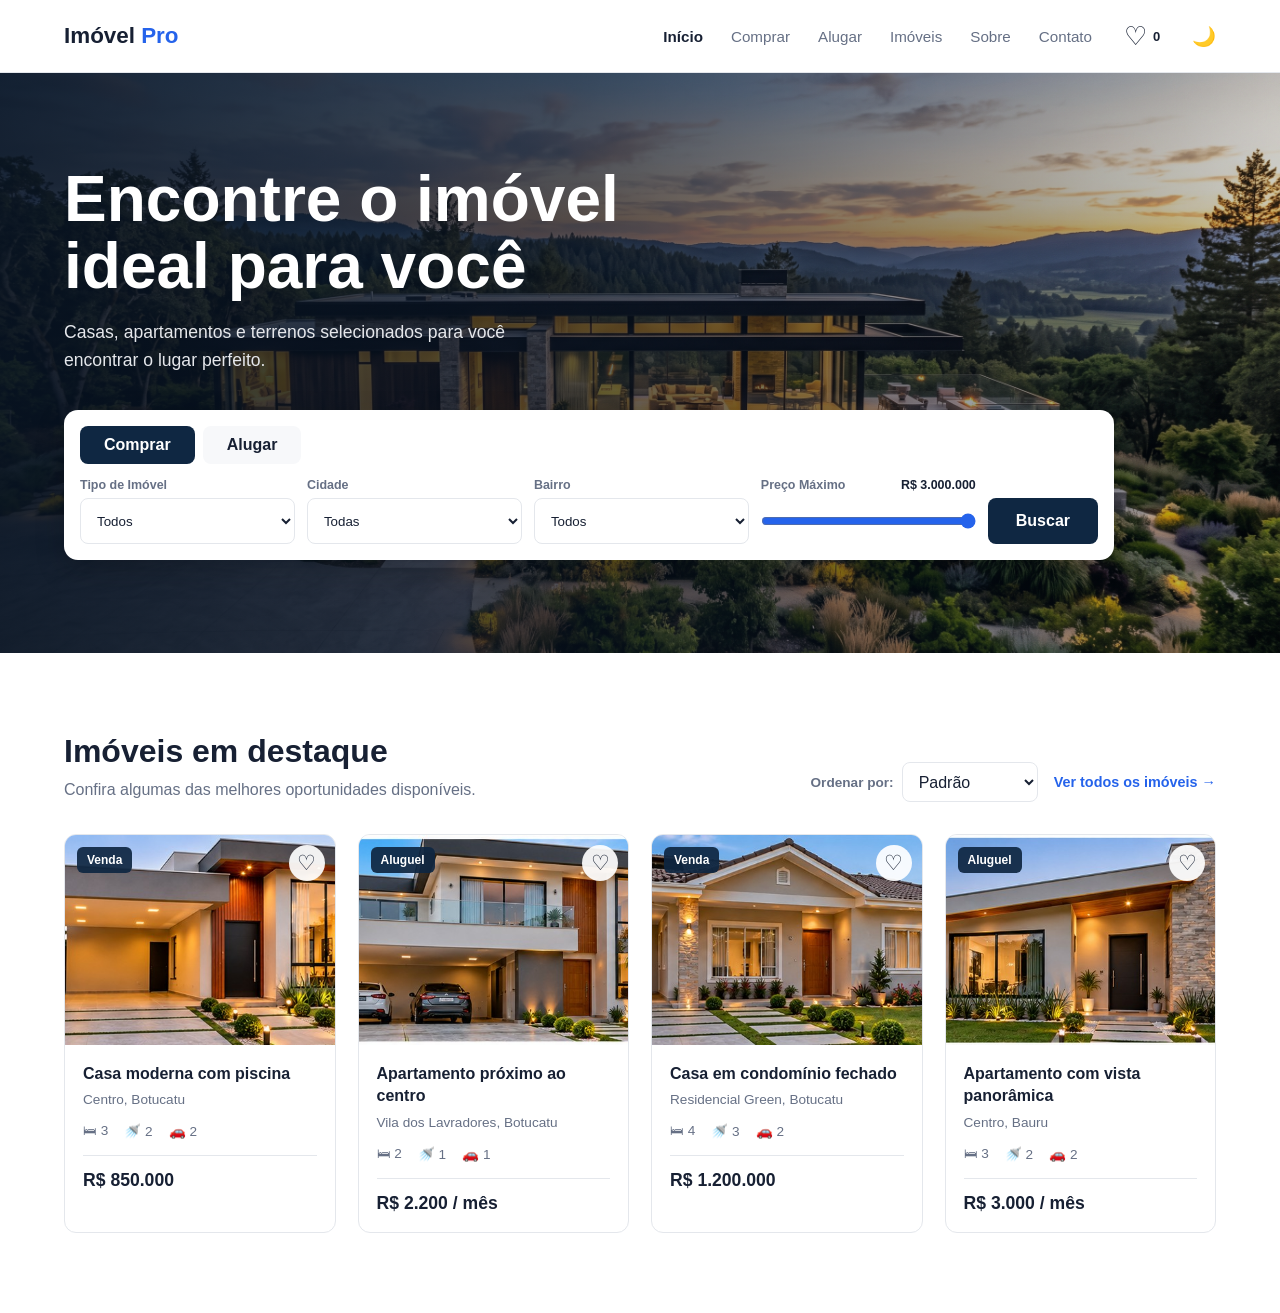
==== index.html @ cb4e3dc2 "feat: add favorites page with persistent favorites" ====
<!DOCTYPE html>
<html lang="pt-BR">
<head>
    <meta charset="UTF-8">
    <meta name="viewport" content="width=device-width, initial-scale=1.0">
    <title>ImóvelPro | Encontre seu próximo imóvel</title>
    <link rel="stylesheet" href="css/style.css">
</head>
<body>
    <header class="header">
        <div class="container header-container">
            <a href="index.html" class="logo">
                Imóvel <span>Pro</span>
            </a>

            <button
                class="menu-toggle"
                id="menu-toggle"
                aria-label="Abrir menu"
                aria-expanded="false"
            >
                ☰
            </button>

            <nav class="nav" id="nav">
                <a href="index.html" class="nav-link active">Início</a>
                <a href="#" class="nav-link">Comprar</a>
                <a href="#" class="nav-link">Alugar</a>
                <a href="imoveis.html" class="nav-link">Imóveis</a>
                <a href="#" class="nav-link">Sobre</a>
                <a href="#" class="nav-link">Contato</a>
                <a
                    href="favoritos.html"
                    class="favorites-link"
                    aria-label="Ver favoritos"
                    title="Ver favoritos"
                >
                    <span class="favorites-icon" aria-hidden="true">♡</span>
                    <span class="favorites-text">Favoritos</span>
                    <span class="favorites-count" id="favorites-count" aria-hidden="true">0</span>
                </a>

                <button
                    class="theme-toggle"
                    id="theme-toggle"
                    aria-label="Alternar tema"
                >
                    🌙
                </button>

            </nav>

        </div>

    </header>

    <main>
        <section class="hero">

            <div class="hero-overlay"></div>

            <div class="container hero-content">

                <div class="hero-text">

                    <h1>
                        Encontre o imóvel<br>
                        ideal para você
                    </h1>

                    <p>
                        Casas, apartamentos e terrenos selecionados
                        para você encontrar o lugar perfeito.
                    </p>

                </div>

                <form class="search-box" id="search-form">

                    <div class="search-purpose">

                        <button
                            type="button"
                            class="purpose-button active"
                            data-purpose="venda"
                        >
                            Comprar
                        </button>

                        <button
                            type="button"
                            class="purpose-button"
                            data-purpose="aluguel"
                        >
                            Alugar
                        </button>

                    </div>

                    <div class="search-fields">

                        <div class="search-field">

                            <label for="property-type">
                                Tipo de Imóvel
                            </label>

                            <select id="property-type">
                                <option value="">Todos</option>
                                <option value="casa">Casa</option>
                                <option value="apartamento">Apartamento</option>
                                <option value="terreno">Terreno</option>
                            </select>

                        </div>

                        <div class="search-field">

                            <label for="city">
                                Cidade
                            </label>

                            <select id="city">
                                <option value="">Todas</option>
                            </select>

                        </div>

                        <div class="search-field">

                            <label for="neighborhood">
                                Bairro
                            </label>

                            <select id="neighborhood">
                                <option value="">Todos</option>
                            </select>

                        </div>

                        <div class="search-field price-field">

                            <div class="price-header">

                                <label for="price">
                                    Preço Máximo
                                </label>

                                <span id="price-value">
                                    R$ 3.000.000
                                </span>

                            </div>

                            <input 
                                type="range"
                                id="price"
                                min="100000"
                                max="3000000"
                                step="50000"
                                value="3000000"
                            >

                        </div>

                        <button
                            type="submit"
                            class="search-button"
                        >
                            Buscar
                        </button>

                    </div>

                </form>

            </div>

        </section>

        <section class="featured-properties">

            <div class="container">

                <div class="section-header">

                    <div>
                        <h2 id ="properties-title">Imóveis em destaque</h2>

                        <p id="properties-description">
                            Confira algumas das melhores
                            oportunidades disponíveis.
                        </p>
                    </div>
                    <div class="section-actions">

                        <div class="sort-container">

                            <label for="sort-properties">
                                Ordenar por:
                            </label>

                            <select id="sort-properties">
                                <option value="default">Padrão</option>
                                <option value="price-asc">Menor preço</option>
                                <option value="price-desc">Maior preço</option>
                            </select>

                        </div>

                        <button
                            type="button"
                            class="clear-filters"
                            id="clear-filters"
                            hidden
                        >
                            Limpar filtros
                        </button>

                        <a href="imoveis.html" class="view-all">
                            Ver todos os imóveis →
                        </a>

                    </div>

                </div>

                <div
                    class="properties-grid"
                    id="featured-properties"
                >
                </div>

                <div class="pagination" id="pagination">

                    <button
                        type="button"
                        class="pagination-button"
                        id="previous-page"
                    >
                        Anterior
                    </button>

                    <div
                        class="pagination-pages"
                        id="pagination-pages"
                    >
                    </div>

                    <button
                        type="button"
                        class="pagination-button"
                        id="next-page"
                    >
                        Próxima
                    </button>

                </div>

            </div>

        </section>
        
    </main>

    <script type="module" src="js/pages/home.js"></script>
</body>
</html>
---- css/style.css ----
/* ==========================================================
   01. VARIÁVEIS E TEMAS
   ========================================================== */
:root {
    color-scheme: light;
    --color-primary: #0f2742;
    --color-primary-hover: #173b62;
    --color-background: #ffffff;
    --color-surface: #f7f8fa;
    --color-text: #172033;
    --color-text-secondary: #667085;
    --color-border: #e4e7ec;
    --container-width: 1200px;
    --border-radius: 10px;
    --transition: 0.25s ease;
}

[data-theme="dark"] {
    color-scheme: dark;
    --color-background: #0d1117;
    --color-surface: #161b22;
    --color-text: #f0f6fc;
    --color-text-secondary: #9da7b3;
    --color-border: #30363d;
}

/* ==========================================================
   02. RESET E ESTILOS GLOBAIS
   ========================================================== */
* {
    margin: 0;
    padding: 0;
    box-sizing: border-box;
}

html {
    scroll-behavior: smooth;
}

body {
    font-family: Arial, Helvetica, sans-serif;
    background-color: var(--color-background);
    color: var(--color-text);
    transition:
        background-color var(--transition),
        color var(--transition);
}

a {
    text-decoration: none;
    color: inherit;
}

button {
    font: inherit;
}

/* ==========================================================
   03. LAYOUT GLOBAL
   ========================================================== */
.container {
    width: min(90%, var(--container-width));
    margin-inline: auto;
}

/* ==========================================================
   04. CABEÇALHO E NAVEGAÇÃO
   ========================================================== */
.header {
    background-color: var(--color-background);
    border-bottom: 1px solid var(--color-border);
    position: sticky;
    top: 0;
    z-index: 1000;
}

.header-container {
    min-height: 72px;
    display: flex;
    align-items: center;
    justify-content: space-between;
}

.logo {
    font-size: 1.4rem;
    font-weight: 700;
    color: var(--color-text);
}

.logo span {
    color: #2563eb;
}

.nav {
    display: flex;
    align-items: center;
    gap: 28px;
}

.nav-link {
    color: var(--color-text-secondary);
    font-size: 0.95rem;
    transition: color var(--transition);
}

.nav-link:hover,
.nav-link.active {
    color: var(--color-text);
}

.nav-link.active {
    font-weight: 600;
}

.theme-toggle,
.menu-toggle {
    border: none;
    background: transparent;
    color: var(--color-text);
    cursor: pointer;
    font-size: 1.2rem;
}

.menu-toggle {
    display: none;
}

/* Link de favoritos no cabeçalho */

.favorites-link {
    display: inline-flex;
    align-items: center;
    justify-content: center;
    gap: 6px;
    color: var(--color-text);
    text-decoration: none;
    min-width: 44px;
    min-height: 44px;
}

.favorites-icon {
    font-size: 26px;
    line-height: 1;
}

.favorites-text {
    display: none;
}

.favorites-count {
    font-size: 13px;
    font-weight: 600;
}

.favorites-link:hover {
    color: var(--color-primary);
}

.favorites-link:focus-visible {
    outline: 2px solid var(--color-primary);
    outline-offset: 3px;
    border-radius: 6px;
}


/* ==========================================================
   05. HERO DA PÁGINA INICIAL
   ========================================================== */
.hero {
    position: relative;
    min-height: 580px;
    display: flex;
    align-items: center;
    background-image:
        url("../assets/images/hero-house.jpg");
    background-size: cover;
    background-position: center;
}

.hero-overlay {
    position: absolute;
    inset: 0;
    background:
        linear-gradient(
            90deg,
            rgba(8, 20, 36, 0.88) 0%,
            rgba(8, 20, 36, 0.65) 45%,
            rgba(8, 20, 36, 0.20) 100%
        );
}

.hero-content {
    position: relative;
    z-index: 1;
}

.hero-text {
    max-width: 620px;
    color: #ffffff;
    margin-bottom: 36px;
}

.hero-text h1 {
    font-size: clamp(2.4rem, 5vw, 4rem);
    line-height: 1.05;
    margin-bottom: 18px;
}

.hero-text p {
    max-width: 520px;
    font-size: 1.1rem;
    line-height: 1.6;
    color: #e5e7eb;
}

/* ==========================================================
   06. FORMULÁRIO DE BUSCA
   ========================================================== */
.search-box {
    max-width: 1050px;
    background-color: var(--color-background);
    border-radius: 14px;
    padding: 16px;
    box-shadow:
        0 10px 30px rgba(0, 0, 0, 0.18);
}

.search-purpose {
    display: flex;
    gap: 8px;
    margin-bottom: 14px;
}

.purpose-button {
    border: none;
    border-radius: 8px;
    padding: 10px 24px;
    background-color: var(--color-surface);
    color: var(--color-text);
    cursor: pointer;
    font-weight: 600;
    transition: var(--transition);
}

.purpose-button:hover {
    background-color: var(--color-border);
}

.purpose-button.active {
    background-color: var(--color-primary);
    color: #ffffff;
}

.search-fields {
    display: grid;
    grid-template-columns:
        repeat(4, minmax(0, 1fr))
        auto;
    gap: 12px;
    align-items: end;
}

.search-field {
    display: flex;
    flex-direction: column;
    gap: 6px;
}

.search-field label {
    font-size: 0.78rem;
    font-weight: 600;
    color: var(--color-text-secondary);
}

.search-field select {
    width: 100%;
    min-height: 46px;
    padding: 0 12px;
    border: 1px solid var(--color-border);
    border-radius: 8px;
    background-color: var(--color-background);
    color: var(--color-text);
    outline: none;
}

.search-field select:focus {
    border-color: #2563eb;
    box-shadow:
        0 0 0 3px rgba(37, 99, 235, 0.15);
}

.search-button {
    min-height: 46px;
    padding: 0 28px;
    border: none;
    border-radius: 8px;
    background-color: var(--color-primary);
    color: #ffffff;
    font-weight: 600;
    cursor: pointer;
    transition: background-color var(--transition);
}

.search-button:hover {
    background-color: var(--color-primary-hover);
}

/* ==========================================================
   07. SEÇÃO DE IMÓVEIS
   ========================================================== */
.featured-properties {
    padding: 80px 0;
    background-color: var(--color-background);
}

.section-header {
    display: flex;
    align-items: flex-end;
    justify-content: space-between;
    gap: 20px;
    margin-bottom: 32px;
}

.section-header h2 {
    font-size: 2rem;
    margin-bottom: 8px;
}

.section-header p {
    color: var(--color-text-secondary);
    line-height: 1.5;
}

.view-all {
    color: #2563eb;
    font-weight: 600;
    font-size: 0.9rem;
}

/* ==========================================================
   08. GRID E CARDS DE IMÓVEIS
   ========================================================== */
.properties-grid {
    display: grid;
    grid-template-columns: repeat(4, 1fr);
    gap: 22px;
}

.property-card {
    background-color: var(--color-background);
    border: 1px solid var(--color-border);
    border-radius: 12px;
    overflow: hidden;
    transition:
        transform var(--transition),
        box-shadow var(--transition);
}

.property-card:hover {
    transform: translateY(-4px);
    box-shadow:
        0 12px 30px rgba(0, 0, 0, 0.10);
}

.property-image {
    position: relative;
    height: 210px;
    overflow: hidden;
}

.property-image img {
    width: 100%;
    height: 100%;
    object-fit: cover;
    transition: transform 0.4s ease;
}

.property-card:hover .property-image img {
    transform: scale(1.04);
}

.property-purpose {
    position: absolute;
    top: 12px;
    left: 12px;
    padding: 6px 10px;
    border-radius: 6px;
    background-color: rgba(15, 39, 66, 0.92);
    color: #ffffff;
    font-size: 0.75rem;
    font-weight: 600;
}

.favorite-button {
    position: absolute;
    top: 10px;
    right: 10px;
    width: 36px;
    height: 36px;
    border: none;
    border-radius: 50%;
    background-color: rgba(255, 255, 255, 0.92);
    color: #172033;
    font-size: 1.3rem;
    cursor: pointer;
    display: flex;
    align-items: center;
    justify-content: center;
    transition: transform var(--transition);
}

.favorite-button:hover {
    transform: scale(1.08);
}

.property-content {
    padding: 18px;
}

.property-content h3 {
    font-size: 1rem;
    margin-bottom: 7px;
    line-height: 1.4;
}

.property-location {
    color: var(--color-text-secondary);
    font-size: 0.85rem;
    margin-bottom: 16px;
}

.property-features {
    display: flex;
    gap: 16px;
    color: var(--color-text-secondary);
    font-size: 0.85rem;
    padding-bottom: 16px;
    margin-bottom: 14px;
    border-bottom: 1px solid var(--color-border);
}

.property-price {
    color: var(--color-text);
    font-size: 1.1rem;
    font-weight: 700;
}

.favorited {
    color: red;
}

/* ==========================================================
   09. CONTROLE DE PREÇO
   ========================================================== */
.price-field {
    min-width: 190px;
}

.price-header {
    display: flex;
    justify-content: space-between;
    align-items: center;
    gap: 12px;
}

.price-header #price-value {
    color: var(--color-text);
    font-size: 0.78rem;
    font-weight: 600;
    white-space: nowrap;
}

.price-field input[type="range"] {
    width: 100%;
    height: 46px;
    cursor: pointer;
    accent-color: #2563eb;
}

/* ==========================================================
   10. ESTADOS E AÇÕES DOS RESULTADOS
   ========================================================== */
.no-results {
    grid-column: 1 / -1;
    padding: 40px 20px;
    text-align: center;
    color: var(--color-text-secondary);
    font-size: 1rem;
}

.section-actions {
    display: flex;
    align-items: center;
    gap: 16px;
}

.clear-filters {
    padding: 10px 16px;
    border: 1px solid var(--color-border);
    border-radius: 8px;
    background: transparent;
    color: var(--color-text);
    font: inherit;
    font-weight: 500;
    cursor: pointer;
    transition: var(--transition);
}

.clear-filters:hover {
    background: var(--color-surface);
    border-color: var(--color-primary);
    color: var(--color-primary);
}

/* ==========================================================
   11. ORDENAÇÃO
   ========================================================== */
.sort-container {
    display: flex;
    align-items: center;
    gap: 8px;
}

.sort-container label {
    color: var(--color-text-secondary);
    font-size: 0.85rem;
    font-weight: 600;
    white-space: nowrap;
}

.sort-container select {
    min-height: 40px;
    padding: 0 12px;
    border: 1px solid var(--color-border);
    border-radius: 8px;
    background-color: var(--color-background);
    color: var(--color-text);
    font: inherit;
    cursor: pointer;
    outline: none;
}

.sort-container select:focus {
    border-color: #2563eb;
    box-shadow:
        0 0 0 3px rgba(37, 99, 235, 0.15);
}

/* ==========================================================
   12. PAGINAÇÃO
   ========================================================== */
.pagination {
    display: flex;
    justify-content: center;
    align-items: center;
    gap: 8px;
    margin-top: 32px;
}

.pagination-pages {
    display: flex;
    gap: 8px;
}

.pagination-button {
    min-height: 40px;
    padding: 0 14px;
    border: 1px solid var(--color-border);
    border-radius: 8px;
    background-color: var(--color-background);
    color: var(--color-text);
    font: inherit;
    font-weight: 600;
    cursor: pointer;
    transition: 0.2s;
}

.pagination-button:hover {
    border-color: #2563eb;
}

.pagination-button.active {
    background-color: #2563eb;
    border-color: #2563eb;
    color: #fff;
}

.pagination-button:disabled {
    opacity: 0.5;
    cursor: not-allowed;
}

.pagination[hidden] {
    display: none;
}

/* ==========================================================
   13. RESPONSIVIDADE — TABLETS
   ========================================================== */
@media (max-width: 1100px) {
    .properties-grid {
        grid-template-columns: repeat(2, 1fr);
    }

    .search-fields {
        grid-template-columns: repeat(3, 1fr);
    }

    .price-field {
        grid-column: 1 / 3;
    }

    .search-button {
        grid-column: 3;
    }
}

/* ==========================================================
   14. RESPONSIVIDADE — CELULARES
   ========================================================== */
@media (max-width: 768px) {
    .menu-toggle {
        display: block;
    }

    .nav {
        position: absolute;
        top: 72px;
        left: 0;
        width: 100%;
        background-color: var(--color-background);
        border-bottom: 1px solid var(--color-border);
        padding: 24px;
        flex-direction: column;
        align-items: flex-start;
        gap: 20px;
        display: none;
    }

    .nav.open {
        display: flex;
    }

    .favorites-text {
        display: inline;
    }

    .favorites-link {
        display: inline-flex;
        align-items: center;
        justify-content: center;
        gap: 10px;
        color: var(--color-text);
        text-decoration: none;
        min-width: 44px;
        min-height: 44px;
    }

    .hero {
        min-height: auto;
        padding: 70px 0 40px;
        align-items: flex-start;
    }

    .hero-overlay {
        background:
            rgba(8, 20, 36, 0.72);
    }

    .hero-text {
        margin-bottom: 28px;
    }

    .hero-text h1 {
        font-size: 2.5rem;
    }

    .hero-text p {
        font-size: 1rem;
    }

    .search-fields {
        grid-template-columns: 1fr;
    }

    .search-button {
        width: 100%;
    }

    .search-purpose {
        width: 100%;
    }

    .purpose-button {
        flex: 1;
    }

    .featured-properties {
        padding: 55px 0;
    }

    .section-header {
        align-items: flex-start;
        flex-direction: column;
    }

    .section-header h2 {
        font-size: 1.7rem;
    }

    .properties-grid {
        grid-template-columns: 1fr;
    }

    .property-image {
        height: 230px;
    }

    .price-field,
    .search-button {
        grid-column: auto;
    }

    .section-actions {
        width: 100%;
        flex-wrap: wrap;
    }

    .sort-container {
        width: 100%;
    }

    .sort-container select {
        flex: 1;
    }
}
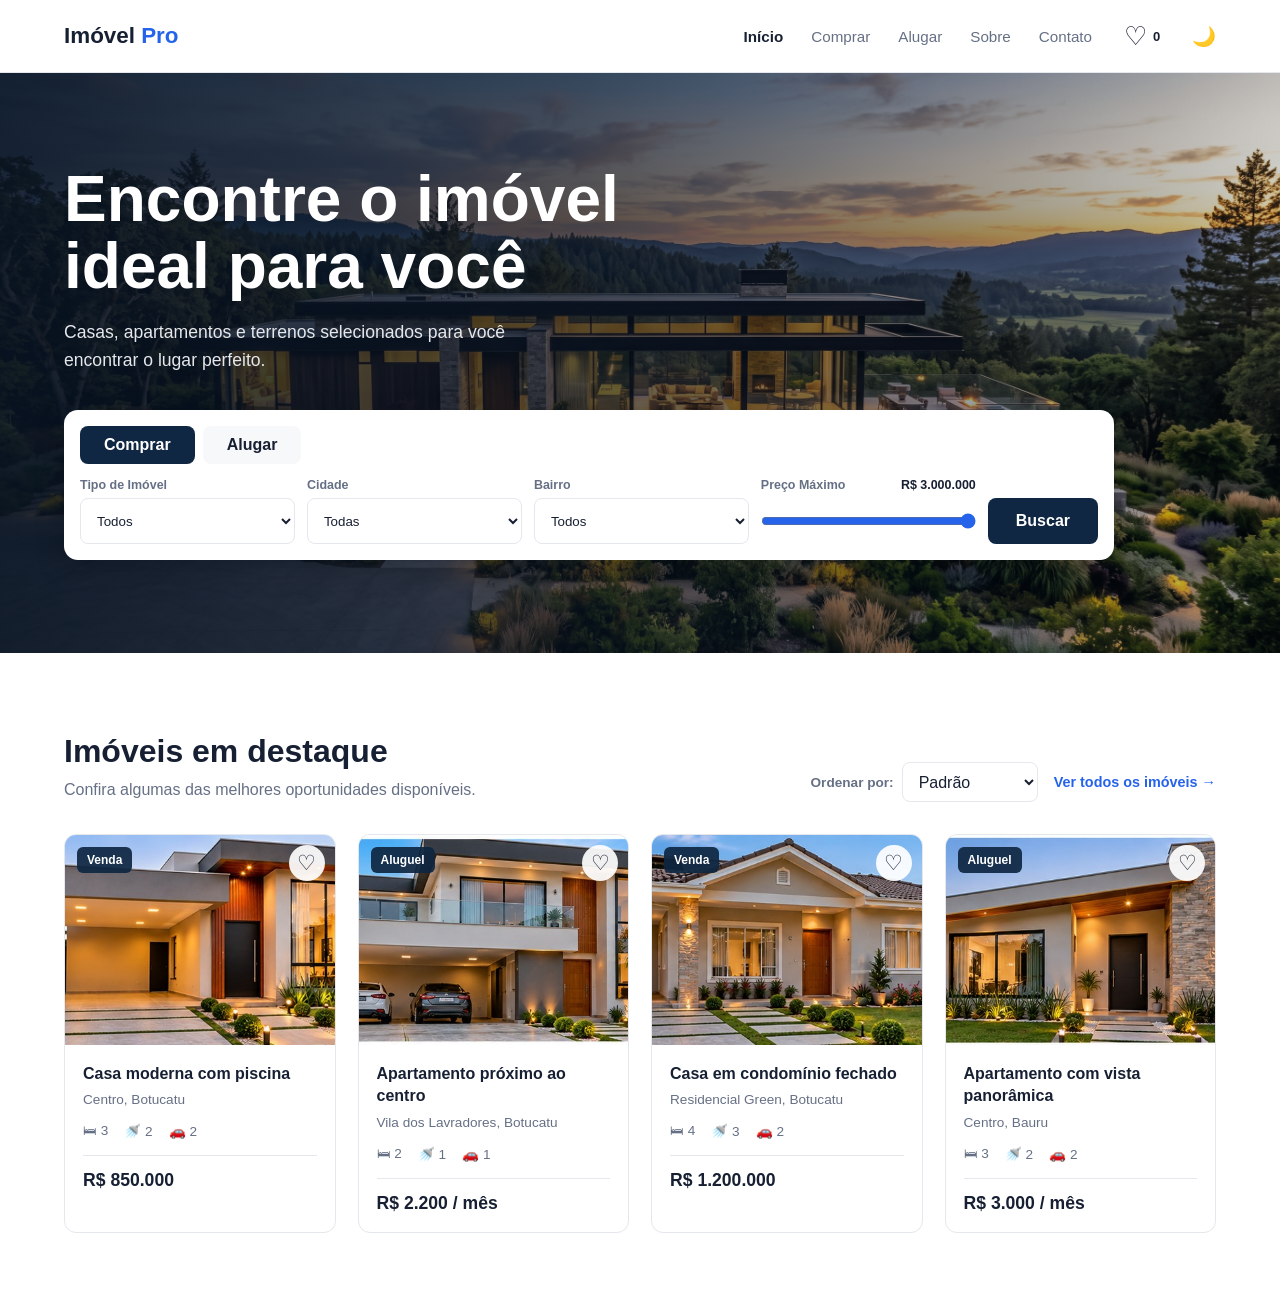
==== commit 32b8234b: "feat: add purpose-based property catalog navigation" ====
--- a/index.html
+++ b/index.html
@@ -24,9 +24,8 @@
 
             <nav class="nav" id="nav">
                 <a href="index.html" class="nav-link active">Início</a>
-                <a href="#" class="nav-link">Comprar</a>
-                <a href="#" class="nav-link">Alugar</a>
-                <a href="imoveis.html" class="nav-link">Imóveis</a>
+                <a href="imoveis.html?finalidade=venda" class="nav-link">Comprar</a>
+                <a href="imoveis.html?finalidade=aluguel" class="nav-link">Alugar</a>
                 <a href="#" class="nav-link">Sobre</a>
                 <a href="#" class="nav-link">Contato</a>
                 <a
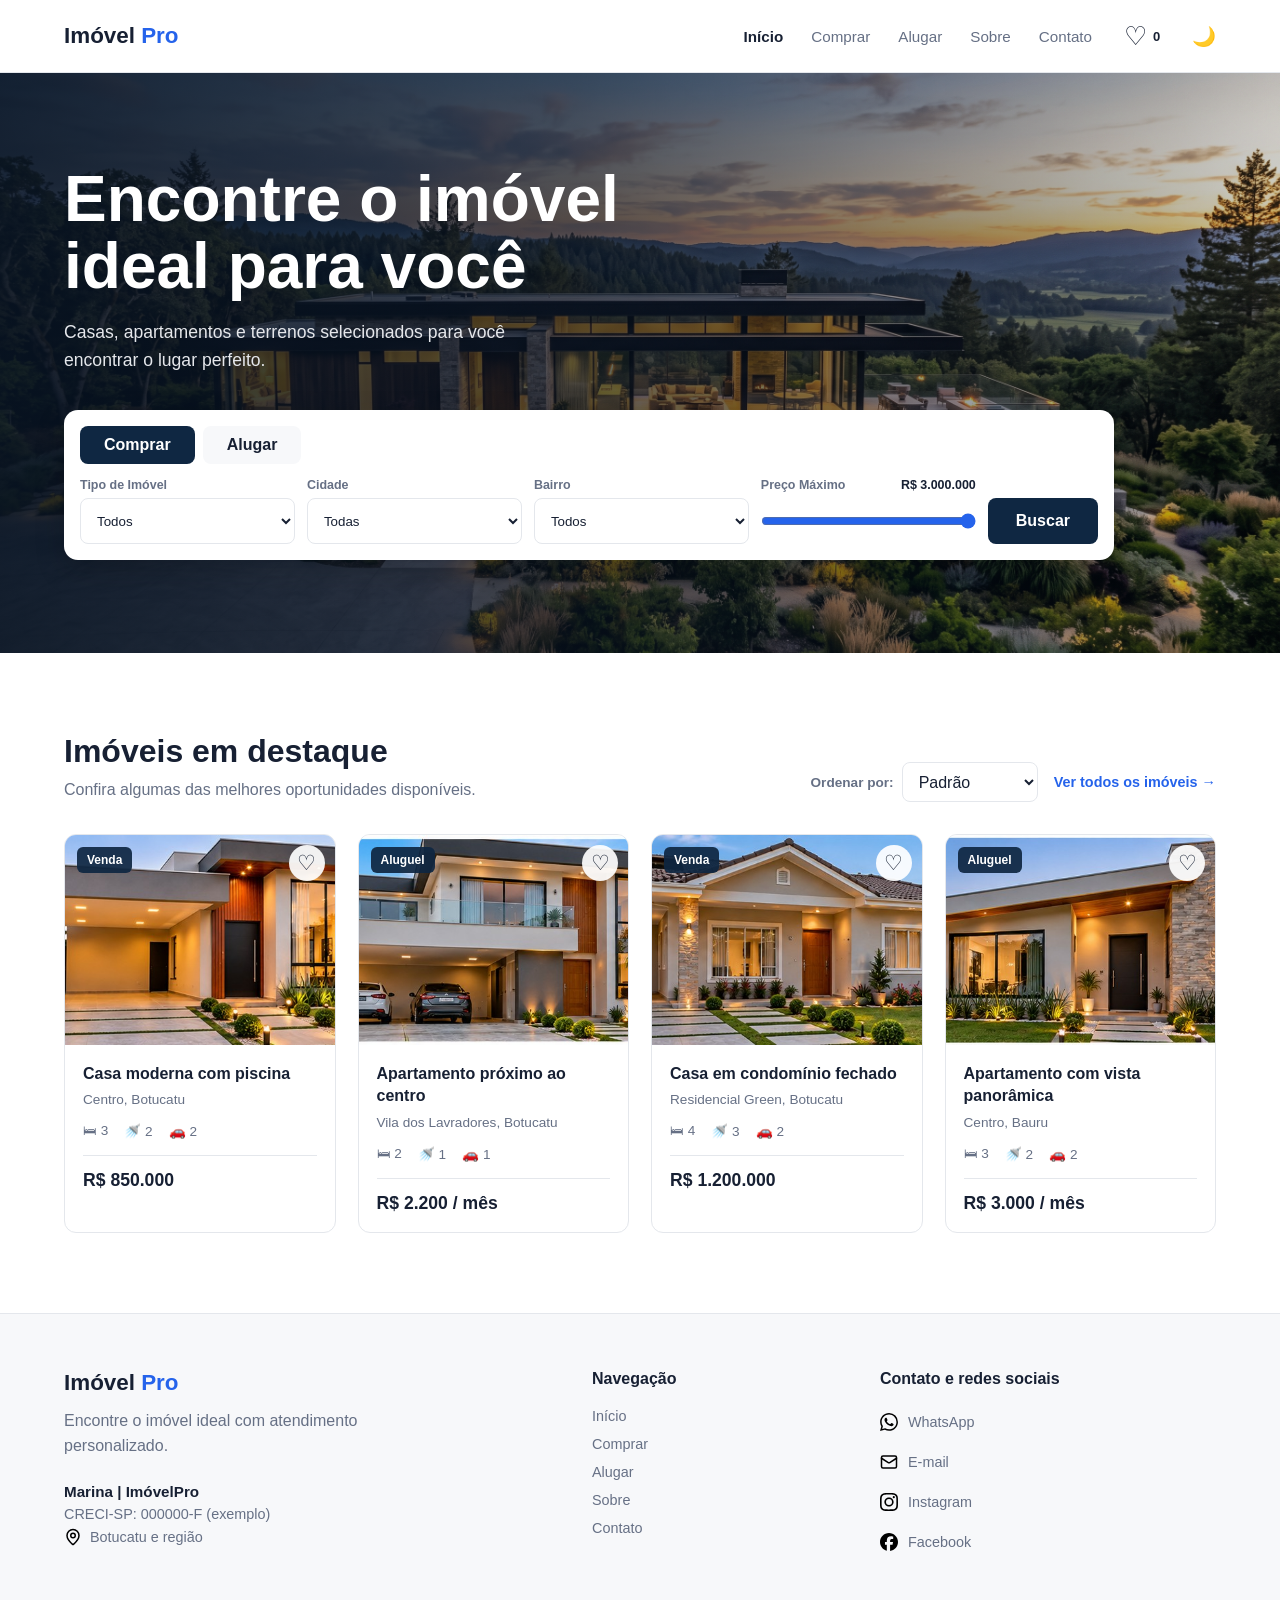
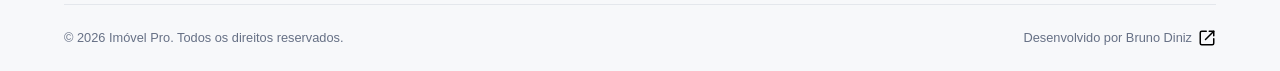
==== commit 66d8b401: "feat: add reusable footer across all pages" ====
--- a/index.html
+++ b/index.html
@@ -5,6 +5,8 @@
     <meta name="viewport" content="width=device-width, initial-scale=1.0">
     <title>ImóvelPro | Encontre seu próximo imóvel</title>
     <link rel="stylesheet" href="css/style.css">
+    <link rel="stylesheet" href="css/components/footer.css">
+    <link rel="stylesheet" href="css/components/demoDialog.css">
 </head>
 <body>
     <header class="header">
@@ -26,8 +28,8 @@
                 <a href="index.html" class="nav-link active">Início</a>
                 <a href="imoveis.html?finalidade=venda" class="nav-link">Comprar</a>
                 <a href="imoveis.html?finalidade=aluguel" class="nav-link">Alugar</a>
-                <a href="#" class="nav-link">Sobre</a>
-                <a href="#" class="nav-link">Contato</a>
+                <a href="sobre.html" class="nav-link">Sobre</a>
+                <a href="contato.html" class="nav-link">Contato</a>
                 <a
                     href="favoritos.html"
                     class="favorites-link"
@@ -262,6 +264,8 @@
         
     </main>
 
+    <footer id="site-footer" class="site-footer"></footer>
+
     <script type="module" src="js/pages/home.js"></script>
 </body>
 </html>
--- a/css/style.css
+++ b/css/style.css
@@ -10,6 +10,8 @@
     --color-text: #172033;
     --color-text-secondary: #667085;
     --color-border: #e4e7ec;
+    --color-selected: #2563eb;
+    --color-whatsapp: #25D366;
     --container-width: 1200px;
     --border-radius: 10px;
     --transition: 0.25s ease;
@@ -22,6 +24,7 @@
     --color-text: #f0f6fc;
     --color-text-secondary: #9da7b3;
     --color-border: #30363d;
+    --color-selected: #60a5fa;
 }
 
 /* ==========================================================
--- a/css/components/footer.css
+++ b/css/components/footer.css
@@ -0,0 +1,222 @@
+/* =========================================
+   FOOTER
+========================================= */
+
+.site-footer {
+    padding-top: 56px;
+
+    background-color: var(--color-surface);
+    border-top: 1px solid var(--color-border);
+    color: var(--color-text);
+}
+
+/* Estrutura principal */
+
+.footer-content {
+    display: grid;
+    grid-template-columns: 2fr 1fr 1.4fr;
+    gap: 48px;
+
+    padding-bottom: 48px;
+}
+
+/* Identidade */
+
+.footer-brand h2 {
+    margin-bottom: 12px;
+    font-size: 1.4rem;
+}
+
+.footer-brand > p {
+    max-width: 320px;
+    line-height: 1.6;
+    color: var(--color-text-secondary);
+}
+
+.footer-brand-highlight {
+    color: #2563eb;
+}
+
+.footer-broker {
+    display: flex;
+    flex-direction: column;
+    gap: 6px;
+
+    margin-top: 24px;
+}
+
+.footer-broker strong {
+    font-size: 0.95rem;
+}
+
+.footer-broker p {
+    font-size: 0.9rem;
+    color: var(--color-text-secondary);
+}
+
+/* Navegação e contato */
+
+.footer-navigation,
+.footer-contact {
+    display: flex;
+    flex-direction: column;
+    align-items: flex-start;
+    gap: 12px;
+}
+
+.footer-navigation h3,
+.footer-contact h3 {
+    margin-bottom: 8px;
+    font-size: 1rem;
+}
+
+.footer-navigation a,
+.footer-social-links a,
+.footer-social-links button {
+    color: var(--color-text-secondary);
+    font: inherit;
+    font-size: 0.9rem;
+    text-decoration: none;
+}
+
+.footer-navigation a:hover,
+.footer-social-links a:hover,
+.footer-social-links button:hover {
+    color: var(--color-primary);
+}
+
+/* Contato e redes */
+
+.footer-social-links {
+    display: flex;
+    flex-direction: column;
+    align-items: flex-start;
+    gap: 12px;
+}
+
+.footer-social-links button {
+    padding: 0;
+    border: none;
+    background: none;
+    cursor: pointer;
+}
+
+/* Rodapé inferior */
+
+.footer-bottom {
+    display: flex;
+    justify-content: space-between;
+    align-items: center;
+    gap: 16px;
+
+    padding-top: 24px;
+    padding-bottom: 24px;
+
+    border-top: 1px solid var(--color-border);
+}
+
+.footer-bottom p,
+.footer-bottom a {
+    font-size: 0.8rem;
+    color: var(--color-text-secondary);
+}
+
+.footer-bottom a {
+    text-decoration: none;
+}
+
+.footer-bottom a:hover {
+    color: var(--color-primary);
+}
+
+/* Acessibilidade */
+
+.site-footer a:focus-visible,
+.site-footer button:focus-visible {
+    outline: 2px solid var(--color-primary);
+    outline-offset: 4px;
+    border-radius: 3px;
+}
+
+/* Ícones e links de contato */
+
+.footer-contact-link {
+    display: inline-flex;
+    align-items: center;
+    gap: 10px;
+    min-height: 28px;
+}
+
+.footer-contact-link img,
+.footer-region img,
+.footer-bottom a img {
+    width: 18px;
+    height: 18px;
+    flex-shrink: 0;
+}
+
+/* Ícones monocromáticos do footer */
+
+.footer-contact-link img,
+.footer-region img,
+.footer-bottom a img {
+    filter: brightness(0);
+}
+
+[data-theme="dark"] .footer-contact-link img,
+[data-theme="dark"] .footer-region img,
+[data-theme="dark"] .footer-bottom a img {
+    filter: brightness(0) invert(1);
+}
+
+/* Região de atuação */
+
+.footer-region {
+    display: flex;
+    align-items: center;
+    gap: 8px;
+}
+
+/* Assinatura do desenvolvedor */
+
+.footer-bottom a {
+    display: inline-flex;
+    align-items: center;
+    gap: 6px;
+}
+
+/* =========================================
+   RESPONSIVIDADE
+========================================= */
+
+@media (max-width: 768px) {
+    .site-footer {
+        padding-top: 40px;
+    }
+
+    .footer-content {
+        grid-template-columns: 1fr 1fr;
+        gap: 32px;
+    }
+
+    .footer-brand {
+        grid-column: 1 / -1;
+    }
+
+    .footer-bottom {
+        flex-direction: column;
+        align-items: flex-start;
+        gap: 12px;
+    }
+}
+
+@media (max-width: 480px) {
+    .footer-content {
+        grid-template-columns: 1fr;
+        gap: 32px;
+    }
+
+    .footer-brand {
+        grid-column: auto;
+    }
+}
--- a/css/components/demoDialog.css
+++ b/css/components/demoDialog.css
@@ -0,0 +1,59 @@
+/* =========================================
+   AVISO DE DEMONSTRAÇÃO
+========================================= */
+
+.demo-dialog {
+    width: min(90%, 420px);
+    padding: 28px;
+
+    border: 1px solid var(--color-border);
+    border-radius: 14px;
+
+    background-color: var(--color-surface);
+    color: var(--color-text);
+
+    box-shadow: 0 12px 40px rgba(0, 0, 0, 0.2);
+
+    position: fixed;
+    inset: 0;
+    margin: auto;
+}
+
+.demo-dialog::backdrop {
+    background-color: rgba(0, 0, 0, 0.55);
+}
+
+.demo-dialog h2 {
+    margin-bottom: 16px;
+    font-size: 1.4rem;
+}
+
+.demo-dialog p {
+    margin-bottom: 24px;
+    line-height: 1.6;
+}
+
+.demo-dialog button {
+    display: block;
+    margin-left: auto;
+    padding: 10px 24px;
+
+    border: none;
+    border-radius: 8px;
+
+    background-color: var(--color-primary);
+    color: #fff;
+
+    font: inherit;
+    font-weight: 600;
+    cursor: pointer;
+}
+
+.demo-dialog button:hover {
+    filter: brightness(0.9);
+}
+
+.demo-dialog button:focus-visible {
+    outline: 3px solid var(--color-selected);
+    outline-offset: 3px;
+}
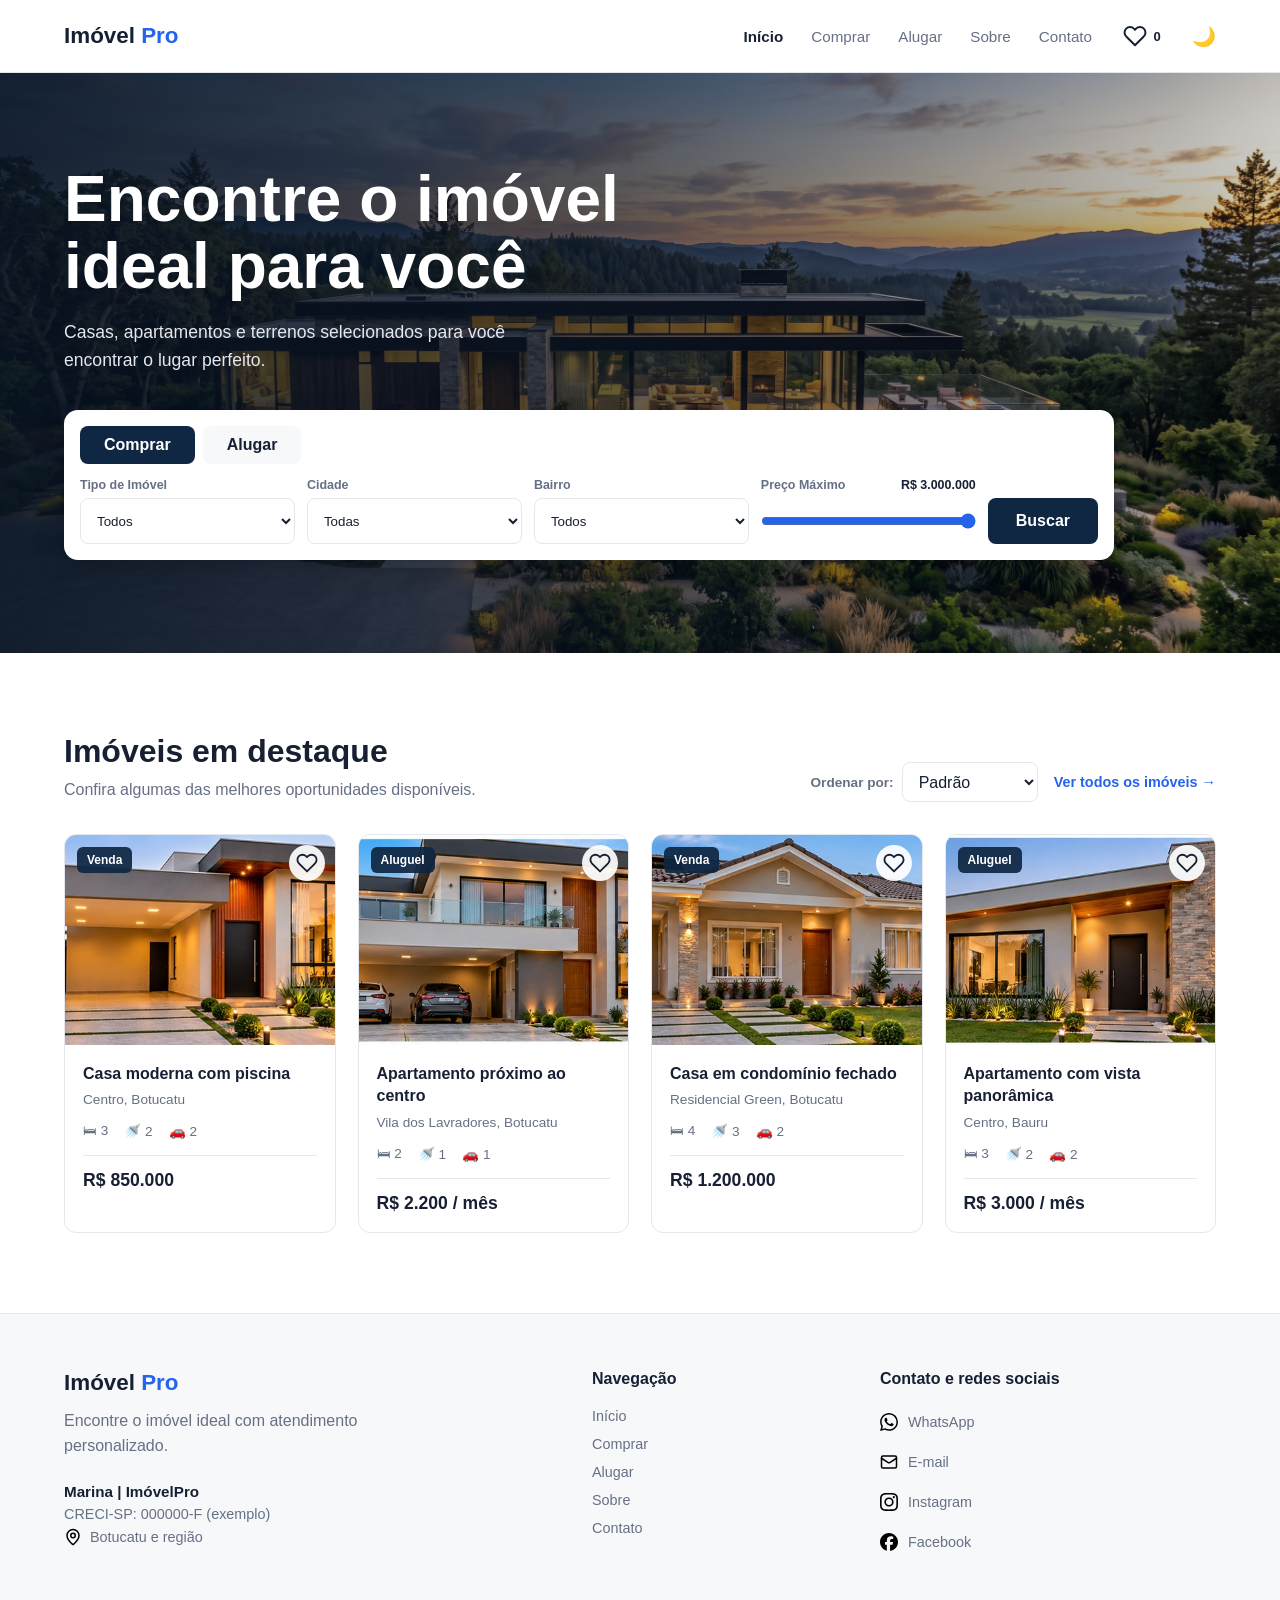
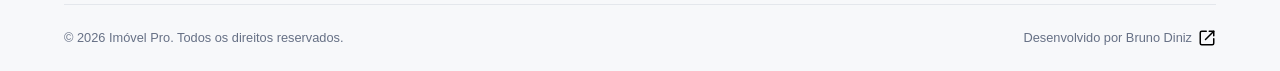
==== commit c587b488: "feat: replace favorite hearts with SVG icons" ====
--- a/index.html
+++ b/index.html
@@ -36,7 +36,18 @@
                     aria-label="Ver favoritos"
                     title="Ver favoritos"
                 >
-                    <span class="favorites-icon" aria-hidden="true">♡</span>
+                    <span class="favorites-icon" aria-hidden="true">
+                        <svg
+                            viewBox="0 0 24 24"
+                            fill="none"
+                            stroke="currentColor"
+                            stroke-width="2"
+                            stroke-linecap="round"
+                            stroke-linejoin="round"
+                        >
+                            <path d="M20.84 4.61a5.5 5.5 0 0 0-7.78 0L12 5.67l-1.06-1.06a5.5 5.5 0 0 0-7.78 7.78l1.06 1.06L12 21.23l7.78-7.78 1.06-1.06a5.5 5.5 0 0 0 0-7.78Z"/>
+                        </svg>
+                    </span>
                     <span class="favorites-text">Favoritos</span>
                     <span class="favorites-count" id="favorites-count" aria-hidden="true">0</span>
                 </a>
--- a/css/style.css
+++ b/css/style.css
@@ -142,8 +142,20 @@
 }
 
 .favorites-icon {
-    font-size: 26px;
-    line-height: 1;
+    display: inline-flex;
+    align-items: center;
+    justify-content: center;
+}
+
+.favorites-icon svg {
+    width: 24px;
+    height: 24px;
+    fill: none;
+    transition: fill var(--transition);
+}
+
+.favorites-icon.favorited svg {
+    fill: currentColor;
 }
 
 .favorites-text {
@@ -416,6 +428,17 @@
     transform: scale(1.08);
 }
 
+.favorite-button svg {
+    width: 22px;
+    height: 22px;
+    fill: none;
+    transition: fill var(--transition), stroke var(--transition);
+}
+
+.favorite-button.favorited svg {
+    fill: currentColor;
+}
+
 .property-content {
     padding: 18px;
 }
